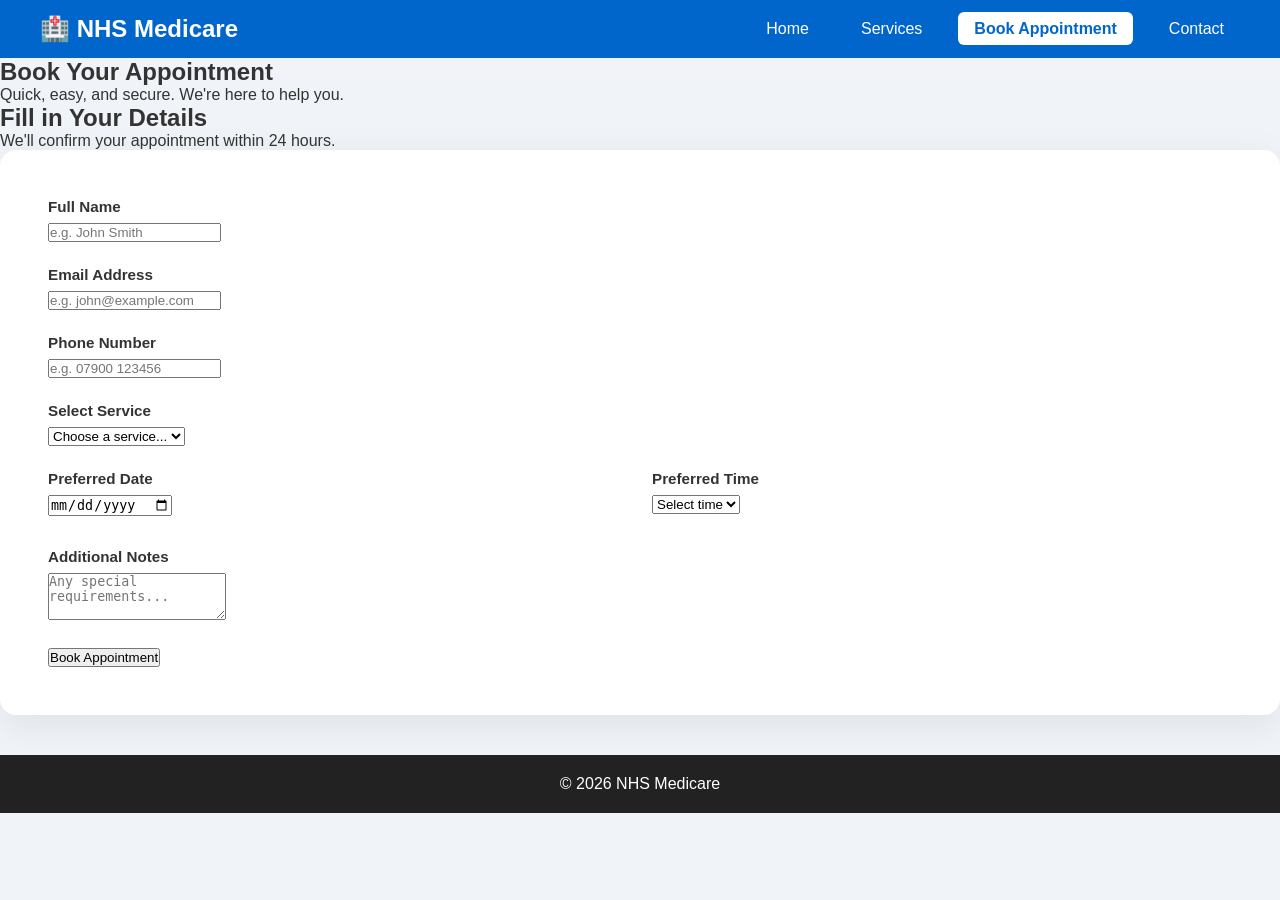
==== booking.html @ c6a1c423 "added basic booking page structuire with form" ====
<!DOCTYPE html>
<html lang="en">
<head>
    <meta charset="UTF-8">
    <meta name="viewport" content="width=device-width, initial-scale=1.0">
    <title>MediCare - Book Appointment</title>
    <link rel="stylesheet" href="css/style.css">
    <link rel="stylesheet" href="css/booking.css">
</head>
<body>
    <header>
        <nav>
            <div class="logo">🏥 NHS Medicare</div>
            <ul>
                <li><a href="index.html">Home</a></li>
                <li><a href="services.html">Services</a></li>
                <li><a href="booking.html" class="active">Book Appointment</a></li>
                <li><a href="contact.html">Contact</a></li>
            </ul>
        </nav>
    </header>

    <main>
        <section class="booking-hero">
            <div class="booking-hero-overlay">
                <h1>Book Your Appointment</h1>
                <p>Quick, easy, and secure. We're here to help you.</p>
            </div>
        </section>

        <section class="booking-section">
            <div class="booking-form-wrapper">
                <h2>Fill in Your Details</h2>
                <p class="form-subtitle">We'll confirm your appointment within 24 hours.</p>
                <form id="bookingForm">
                    <div class="form-group">
                        <label for="fullName">Full Name</label>
                        <input type="text" id="fullName" placeholder="e.g. John Smith" required>
                    </div>
                    <div class="form-group">
                        <label for="email">Email Address</label>
                        <input type="email" id="email" placeholder="e.g. john@example.com" required>
                    </div>
                    <div class="form-group">
                        <label for="phone">Phone Number</label>
                        <input type="tel" id="phone" placeholder="e.g. 07900 123456" required>
                    </div>
                    <div class="form-group">
                        <label for="service">Select Service</label>
                        <select id="service" required>
                            <option value="">Choose a service...</option>
                            <option value="GP Services">🩺 GP Services</option>
                            <option value="Dental Services">🦷 Dental Services</option>
                            <option value="Mental Health">🧠 Mental Health</option>
                            <option value="Vaccinations">💉 Vaccinations</option>
                            <option value="Eye Care">👁️ Eye Care</option>
                            <option value="Emergency">🏥 Emergency</option>
                        </select>
                    </div>
                    <div class="form-row">
                        <div class="form-group">
                            <label for="date">Preferred Date</label>
                            <input type="date" id="date" required>
                        </div>
                        <div class="form-group">
                            <label for="time">Preferred Time</label>
                            <select id="time" required>
                                <option value="">Select time</option>
                                <option value="09:00">09:00 AM</option>
                                <option value="10:00">10:00 AM</option>
                                <option value="11:00">11:00 AM</option>
                                <option value="13:00">01:00 PM</option>
                                <option value="14:00">02:00 PM</option>
                                <option value="15:00">03:00 PM</option>
                                <option value="16:00">04:00 PM</option>
                                <option value="17:00">05:00 PM</option>
                            </select>
                        </div>
                    </div>
                    <div class="form-group">
                        <label for="notes">Additional Notes</label>
                        <textarea id="notes" rows="3" placeholder="Any special requirements..."></textarea>
                    </div>
                    <button type="submit">Book Appointment</button>
                </form>
                <div id="formFeedback"></div>
            </div>
        </section>
    </main>

    <footer>
        <p>&copy; 2026 NHS Medicare</p>
    </footer>

    <script src="https://code.jquery.com/jquery-3.7.1.min.js"></script>
    <script src="js/booking.js"></script>
</body>
</html>
---- css/style.css ----
* {
    margin: 0;
    padding: 0;
    box-sizing: border-box;
}

body {
    font-family: Arial, sans-serif;
    background: #f0f4f8;
    color: #333;
}

header {
    background: #0066cc;
    padding: 15px 30px;
}

nav {
    display: flex;
    justify-content: space-between;
    align-items: center;
    max-width: 1200px;
    margin: 0 auto;
}

.logo {
    font-size: 24px;
    font-weight: bold;
    color: white;
}

nav ul {
    display: flex;
    list-style: none;
    gap: 20px;
}

nav ul li a {
    color: white;
    text-decoration: none;
    padding:8px 16px;
}
 
nav ul li a:hover {
    background: white;
    color: #0066cc;
    border-radius: 6px;
    transition: 0.3s;
}

nav ul li a.active {
    background: white;
    color: #0066cc;
    border-radius: 6px;
    font-weight: bold;
}

footer {
    background: #222;
    color: white;
    text-align: center;
    padding: 20px;
    margin-top: 40px;

}
---- css/booking.css ----
.booking-header-section {
    padding: 4rem 2rem;
    background: linear-gradient(135deg, var(--primary), var(--primary-dark));
    color: white;
    text-align: center;
}

.booking-header-container {
    max-width: 800px;
    margin: 0 auto;
}

.booking-header-section h1 {
    font-size: 2.8rem;
    margin-bottom: 0.5rem;
}

.booking-header-section h1 i {
    margin-right: 10px;
}

.booking-header-section p {
    font-size: 1.2rem;
    opacity: 0.9;
}

.booking-form-section {
    padding: 4rem 2rem;
    background: #f8faff;
}

.booking-form-container {
    max-width: 800px;
    margin: 0 auto;
}

#bookingForm {
    background: white;
    padding: 3rem;
    border-radius: 16px;
    box-shadow: 0 10px 40px rgba(0, 0, 0, 0.08);
}

.form-section-title {
    margin-bottom: 1.5rem;
    padding-bottom: 0.5rem;
    border-bottom: 2px solid var(--primary-light);
}

.form-section-title h3 {
    color: var(--text-dark);
    font-size: 1.3rem;
}

.form-section-title h3 i {
    color: var(--primary);
    margin-right: 10px;
}

.form-row {
    display: grid;
    grid-template-columns: 1fr 1fr;
    gap: 1.5rem;
    margin-bottom: 0.5rem;
}

.form-group {
    margin-bottom: 1.5rem;
}

.form-group.full-width {
    grid-column: 1 / -1;
}

.form-group label {
    display: block;
    font-weight: 600;
    margin-bottom: 0.5rem;
    font-size: 0.95rem;
    color: var(--text-dark);
}

.required {
    color: #ef4444;
}

.input-wrapper {
    position: relative;
}

.input-wrapper i {
    position: absolute;
    left: 1rem;
    top: 50%;
    transform: translateY(-50%);
    color: var(--text-gray);
    font-size: 1rem;
}

.input-wrapper textarea + i {
    top: 1.2rem;
    transform: none;
}

.input-wrapper input,
.input-wrapper select,
.input-wrapper textarea {
    width: 100%;
    padding: 0.8rem 1rem 0.8rem 3rem;
    border: 2px solid #e5e7eb;
    border-radius: 10px;
    font-size: 1rem;
    font-family: inherit;
    transition: all 0.3s ease;
    background: white;
}

.input-wrapper textarea {
    padding-top: 1rem;
    min-height: 100px;
    resize: vertical;
}

.input-wrapper input:focus,
.input-wrapper select:focus,
.input-wrapper textarea:focus {
    outline: none;
    border-color: var(--primary);
    box-shadow: 0 0 0 4px rgba(0, 102, 204, 0.1);
}

.input-wrapper input.error,
.input-wrapper select.error,
.input-wrapper textarea.error {
    border-color: #ef4444;
}

.input-wrapper input.error:focus,
.input-wrapper select.error:focus,
.input-wrapper textarea.error:focus {
    box-shadow: 0 0 0 4px rgba(239, 68, 68, 0.1);
}

.error-message {
    color: #ef4444;
    font-size: 0.85rem;
    margin-top: 0.3rem;
    display: block;
    min-height: 20px;
}

.checkbox-wrapper {
    display: flex;
    align-items: flex-start;
    gap: 12px;
    padding: 0.5rem 0;
}

.checkbox-wrapper input[type="checkbox"] {
    width: 20px;
    height: 20px;
    margin-top: 3px;
    accent-color: var(--primary);
    cursor: pointer;
    flex-shrink: 0;
}

.checkbox-wrapper label {
    font-weight: 400;
    cursor: pointer;
    font-size: 0.95rem;
    color: var(--text-gray);
}

.btn-submit {
    width: 100%;
    justify-content: center;
    padding: 1rem;
    font-size: 1.1rem;
    margin-top: 1rem;
}

.modal {
    position: fixed;
    top: 0;
    left: 0;
    width: 100%;
    height: 100%;
    background: rgba(0, 0, 0, 0.5);
    display: flex;
    align-items: center;
    justify-content: center;
    z-index: 2000;
    animation: fadeIn 0.3s ease;
}

.modal-content {
    background: white;
    padding: 3rem;
    border-radius: 16px;
    max-width: 500px;
    width: 90%;
    text-align: center;
    animation: scaleIn 0.3s ease;
}

.modal-icon {
    font-size: 4rem;
    color: var(--secondary);
    margin-bottom: 1rem;
}

.modal-content h2 {
    margin-bottom: 1rem;
    color: var(--text-dark);
}

.modal-content p {
    color: var(--text-gray);
    margin-bottom: 1.5rem;
}

.booking-summary {
    background: #f8faff;
    padding: 1.5rem;
    border-radius: 10px;
    text-align: left;
    margin-bottom: 1.5rem;
}

.booking-summary p {
    margin: 0.3rem 0;
    color: var(--text-dark);
    font-size: 0.95rem;
}

.booking-summary strong {
    color: var(--primary);
}

@keyframes fadeIn {
    from { opacity: 0; }
    to { opacity: 1; }
}

@keyframes scaleIn {
    from {
        opacity: 0;
        transform: scale(0.9);
    }
    to {
        opacity: 1;
        transform: scale(1);
    }
}

@media (max-width: 1024px) {
    .booking-header-section h1 {
        font-size: 2.3rem;
    }
    #bookingForm {
        padding: 2.5rem;
    }
}

@media (max-width: 768px) {
    .booking-header-section {
        padding: 3rem 1.5rem;
    }
    .booking-header-section h1 {
        font-size: 2rem;
    }
    .booking-header-section p {
        font-size: 1rem;
    }
    .booking-form-section {
        padding: 2rem 1rem;
    }
    #bookingForm {
        padding: 1.5rem;
    }
    .form-row {
        grid-template-columns: 1fr;
        gap: 0;
    }
    .form-group {
        margin-bottom: 1.2rem;
    }
    .form-section-title h3 {
        font-size: 1.1rem;
    }
    .input-wrapper input,
    .input-wrapper select,
    .input-wrapper textarea {
        padding: 0.7rem 1rem 0.7rem 2.8rem;
        font-size: 0.95rem;
    }
    .modal-content {
        padding: 2rem;
        margin: 1rem;
    }
    .modal-icon {
        font-size: 3rem;
    }
    .booking-summary {
        padding: 1rem;
    }
}

@media (max-width: 480px) {
    .booking-header-section h1 {
        font-size: 1.6rem;
    }
    #bookingForm {
        padding: 1rem;
    }
    .input-wrapper input,
    .input-wrapper select,
    .input-wrapper textarea {
        padding: 0.6rem 1rem 0.6rem 2.5rem;
        font-size: 0.9rem;
    }
    .modal-content {
        padding: 1.5rem;
    }
    .modal-icon {
        font-size: 2.5rem;
    }
}
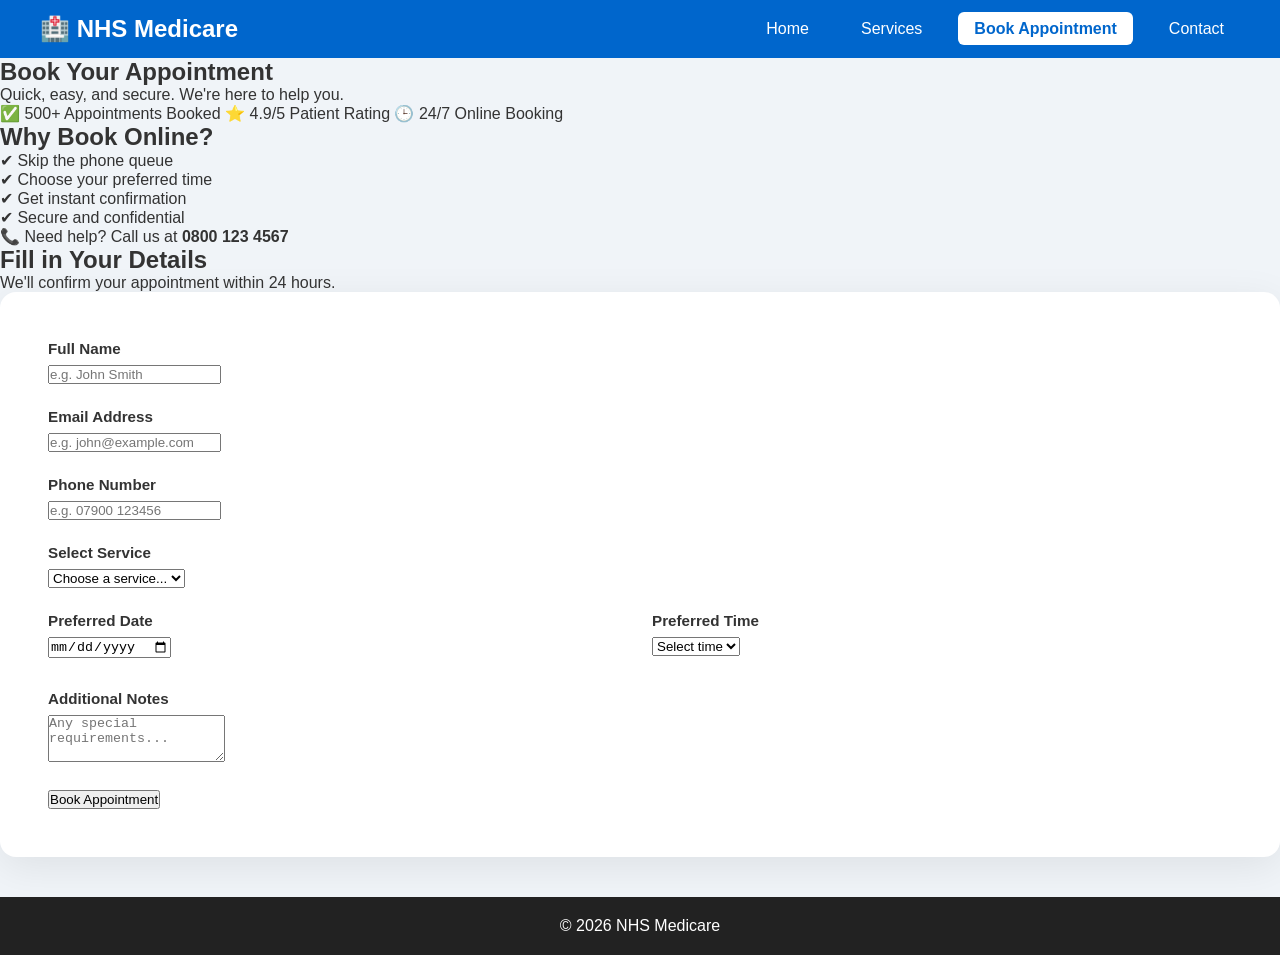
==== commit 720d8e2c: "added hero stats and booking info sidebar" ====
--- a/booking.html
+++ b/booking.html
@@ -25,65 +25,87 @@
             <div class="booking-hero-overlay">
                 <h1>Book Your Appointment</h1>
                 <p>Quick, easy, and secure. We're here to help you.</p>
+                <!-- NEW: Hero Stats -->
+                <div class="booking-hero-stats">
+                    <span>✅ 500+ Appointments Booked</span>
+                    <span>⭐ 4.9/5 Patient Rating</span>
+                    <span>🕒 24/7 Online Booking</span>
+                </div>
             </div>
         </section>
 
         <section class="booking-section">
-            <div class="booking-form-wrapper">
-                <h2>Fill in Your Details</h2>
-                <p class="form-subtitle">We'll confirm your appointment within 24 hours.</p>
-                <form id="bookingForm">
-                    <div class="form-group">
-                        <label for="fullName">Full Name</label>
-                        <input type="text" id="fullName" placeholder="e.g. John Smith" required>
+            <div class="booking-container">
+                <!-- NEW: Booking Info Sidebar -->
+                <div class="booking-info">
+                    <h2>Why Book Online?</h2>
+                    <ul>
+                        <li>✔ Skip the phone queue</li>
+                        <li>✔ Choose your preferred time</li>
+                        <li>✔ Get instant confirmation</li>
+                        <li>✔ Secure and confidential</li>
+                    </ul>
+                    <div class="booking-info-card">
+                        <p>📞 Need help? Call us at <strong>0800 123 4567</strong></p>
                     </div>
-                    <div class="form-group">
-                        <label for="email">Email Address</label>
-                        <input type="email" id="email" placeholder="e.g. john@example.com" required>
-                    </div>
-                    <div class="form-group">
-                        <label for="phone">Phone Number</label>
-                        <input type="tel" id="phone" placeholder="e.g. 07900 123456" required>
-                    </div>
-                    <div class="form-group">
-                        <label for="service">Select Service</label>
-                        <select id="service" required>
-                            <option value="">Choose a service...</option>
-                            <option value="GP Services">🩺 GP Services</option>
-                            <option value="Dental Services">🦷 Dental Services</option>
-                            <option value="Mental Health">🧠 Mental Health</option>
-                            <option value="Vaccinations">💉 Vaccinations</option>
-                            <option value="Eye Care">👁️ Eye Care</option>
-                            <option value="Emergency">🏥 Emergency</option>
-                        </select>
-                    </div>
-                    <div class="form-row">
+                </div>
+
+                <div class="booking-form-wrapper">
+                    <h2>Fill in Your Details</h2>
+                    <p class="form-subtitle">We'll confirm your appointment within 24 hours.</p>
+                    <form id="bookingForm">
                         <div class="form-group">
-                            <label for="date">Preferred Date</label>
-                            <input type="date" id="date" required>
+                            <label for="fullName">Full Name</label>
+                            <input type="text" id="fullName" placeholder="e.g. John Smith" required>
                         </div>
                         <div class="form-group">
-                            <label for="time">Preferred Time</label>
-                            <select id="time" required>
-                                <option value="">Select time</option>
-                                <option value="09:00">09:00 AM</option>
-                                <option value="10:00">10:00 AM</option>
-                                <option value="11:00">11:00 AM</option>
-                                <option value="13:00">01:00 PM</option>
-                                <option value="14:00">02:00 PM</option>
-                                <option value="15:00">03:00 PM</option>
-                                <option value="16:00">04:00 PM</option>
-                                <option value="17:00">05:00 PM</option>
+                            <label for="email">Email Address</label>
+                            <input type="email" id="email" placeholder="e.g. john@example.com" required>
+                        </div>
+                        <div class="form-group">
+                            <label for="phone">Phone Number</label>
+                            <input type="tel" id="phone" placeholder="e.g. 07900 123456" required>
+                        </div>
+                        <div class="form-group">
+                            <label for="service">Select Service</label>
+                            <select id="service" required>
+                                <option value="">Choose a service...</option>
+                                <option value="GP Services">🩺 GP Services</option>
+                                <option value="Dental Services">🦷 Dental Services</option>
+                                <option value="Mental Health">🧠 Mental Health</option>
+                                <option value="Vaccinations">💉 Vaccinations</option>
+                                <option value="Eye Care">👁️ Eye Care</option>
+                                <option value="Emergency">🏥 Emergency</option>
                             </select>
                         </div>
-                    </div>
-                    <div class="form-group">
-                        <label for="notes">Additional Notes</label>
-                        <textarea id="notes" rows="3" placeholder="Any special requirements..."></textarea>
-                    </div>
-                    <button type="submit">Book Appointment</button>
-                </form>
-                <div id="formFeedback"></div>
+                        <div class="form-row">
+                            <div class="form-group">
+                                <label for="date">Preferred Date</label>
+                                <input type="date" id="date" required>
+                            </div>
+                            <div class="form-group">
+                                <label for="time">Preferred Time</label>
+                                <select id="time" required>
+                                    <option value="">Select time</option>
+                                    <option value="09:00">09:00 AM</option>
+                                    <option value="10:00">10:00 AM</option>
+                                    <option value="11:00">11:00 AM</option>
+                                    <option value="13:00">01:00 PM</option>
+                                    <option value="14:00">02:00 PM</option>
+                                    <option value="15:00">03:00 PM</option>
+                                    <option value="16:00">04:00 PM</option>
+                                    <option value="17:00">05:00 PM</option>
+                                </select>
+                            </div>
+                        </div>
+                        <div class="form-group">
+                            <label for="notes">Additional Notes</label>
+                            <textarea id="notes" rows="3" placeholder="Any special requirements..."></textarea>
+                        </div>
+                        <button type="submit">Book Appointment</button>
+                    </form>
+                    <div id="formFeedback"></div>
+                </div>
             </div>
         </section>
     </main>
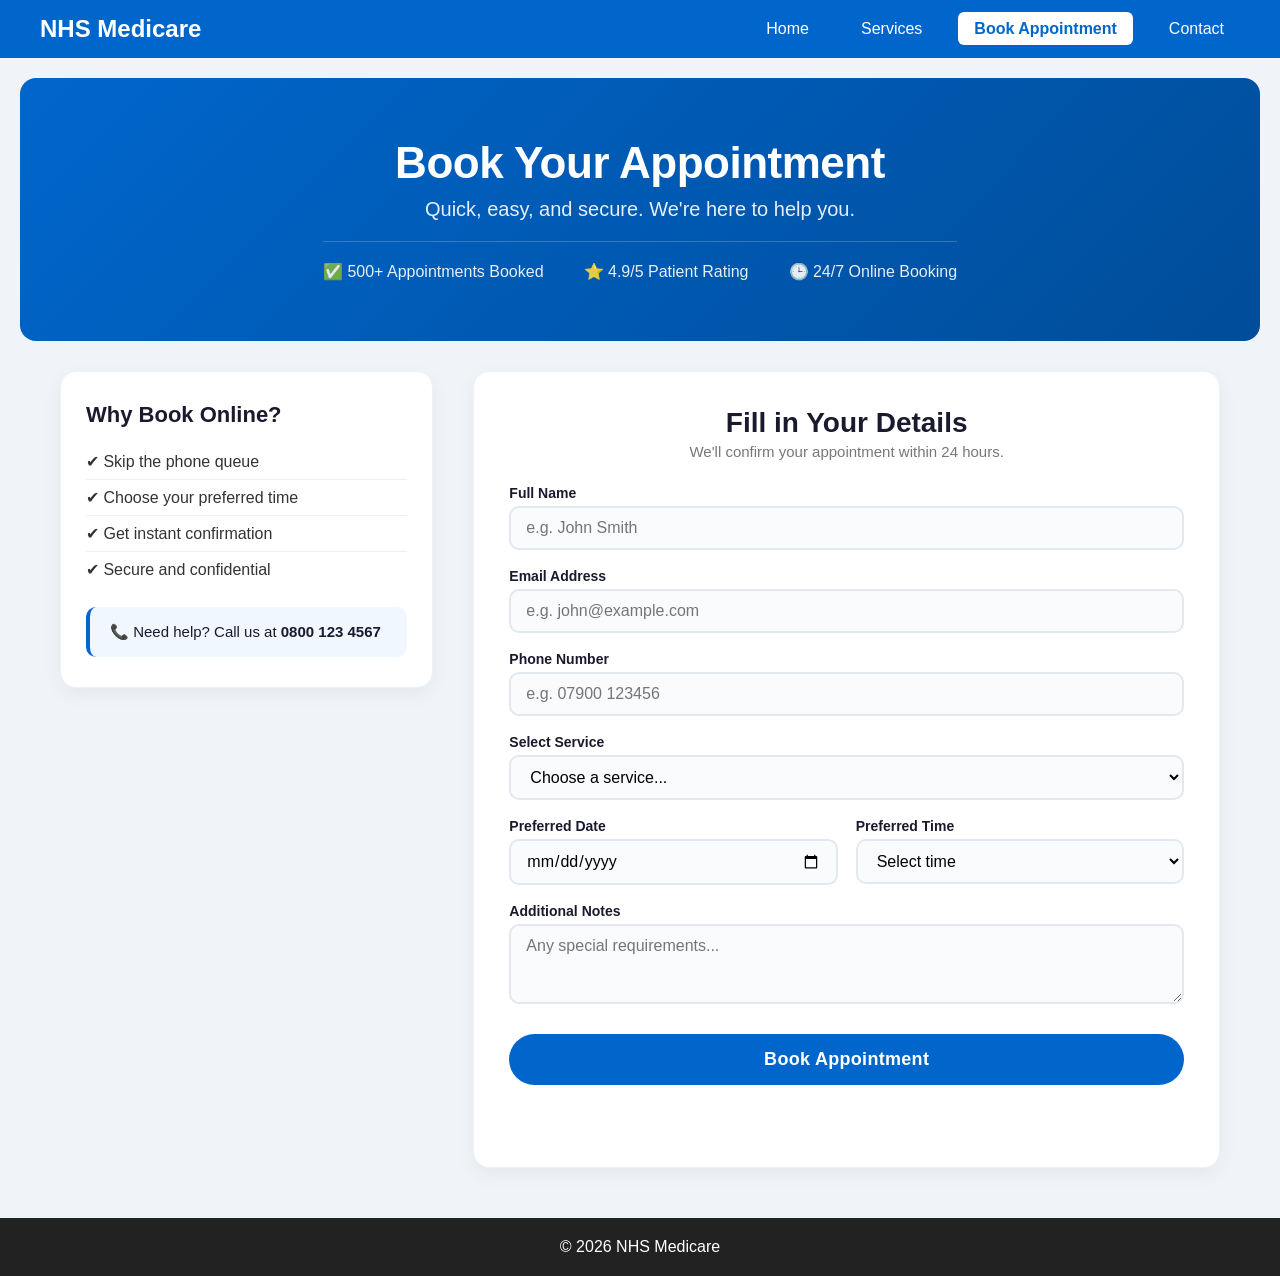
==== commit ccbea95b: "Added basic booking page structure with form" ====
--- a/booking.html
+++ b/booking.html
@@ -10,7 +10,7 @@
 <body>
     <header>
         <nav>
-            <div class="logo">🏥 NHS Medicare</div>
+            <div class="logo">NHS Medicare</div>
             <ul>
                 <li><a href="index.html">Home</a></li>
                 <li><a href="services.html">Services</a></li>
@@ -25,7 +25,6 @@
             <div class="booking-hero-overlay">
                 <h1>Book Your Appointment</h1>
                 <p>Quick, easy, and secure. We're here to help you.</p>
-                <!-- NEW: Hero Stats -->
                 <div class="booking-hero-stats">
                     <span>✅ 500+ Appointments Booked</span>
                     <span>⭐ 4.9/5 Patient Rating</span>
@@ -36,7 +35,6 @@
 
         <section class="booking-section">
             <div class="booking-container">
-                <!-- NEW: Booking Info Sidebar -->
                 <div class="booking-info">
                     <h2>Why Book Online?</h2>
                     <ul>
--- a/css/booking.css
+++ b/css/booking.css
@@ -1,329 +1,275 @@
-.booking-header-section {
-    padding: 4rem 2rem;
-    background: linear-gradient(135deg, var(--primary), var(--primary-dark));
+.booking-hero {
+    background: linear-gradient(135deg, #0066cc, #004d99);
+    padding: 60px 20px;
+    text-align: center;
     color: white;
-    text-align: center;
-}
-
-.booking-header-container {
-    max-width: 800px;
-    margin: 0 auto;
-}
-
-.booking-header-section h1 {
-    font-size: 2.8rem;
-    margin-bottom: 0.5rem;
-}
-
-.booking-header-section h1 i {
-    margin-right: 10px;
-}
-
-.booking-header-section p {
-    font-size: 1.2rem;
+    border-radius: 16px;
+    margin: 20px 20px 30px 20px;
+    min-height: 260px;
+    display: flex;
+    align-items: center;
+    justify-content: center;
+}
+
+.booking-hero-overlay {
+    max-width: 900px;
+    animation: fadeInUp 1s ease forwards;
+}
+
+.booking-hero-overlay h1 {
+    font-size: 44px;
+    font-weight: 700;
+    margin-bottom: 10px;
+    letter-spacing: -0.5px;
+}
+
+.booking-hero-overlay p {
+    font-size: 20px;
+    font-weight: 300;
     opacity: 0.9;
-}
-
-.booking-form-section {
-    padding: 4rem 2rem;
-    background: #f8faff;
-}
-
-.booking-form-container {
-    max-width: 800px;
-    margin: 0 auto;
-}
-
-#bookingForm {
+    margin-bottom: 20px;
+}
+
+.booking-hero-stats {
+    display: flex;
+    justify-content: center;
+    gap: 40px;
+    flex-wrap: wrap;
+    border-top: 1px solid rgba(255, 255, 255, 0.2);
+    padding-top: 20px;
+}
+
+.booking-hero-stats span {
+    font-size: 16px;
+    font-weight: 300;
+    opacity: 0.9;
+}
+
+@keyframes fadeInUp {
+    from {
+        opacity: 0;
+        transform: translateY(30px);
+    }
+    to {
+        opacity: 1;
+        transform: translateY(0);
+    }
+}
+
+.booking-section {
+    max-width: 1200px;
+    margin: 0 auto 50px auto;
+    padding: 0 20px;
+}
+
+.booking-container {
+    display: grid;
+    grid-template-columns: 1fr 2fr;
+    gap: 40px;
+    align-items: start;
+}
+
+.booking-info {
     background: white;
-    padding: 3rem;
+    padding: 30px 25px;
     border-radius: 16px;
-    box-shadow: 0 10px 40px rgba(0, 0, 0, 0.08);
-}
-
-.form-section-title {
-    margin-bottom: 1.5rem;
-    padding-bottom: 0.5rem;
-    border-bottom: 2px solid var(--primary-light);
-}
-
-.form-section-title h3 {
-    color: var(--text-dark);
-    font-size: 1.3rem;
-}
-
-.form-section-title h3 i {
-    color: var(--primary);
-    margin-right: 10px;
+    box-shadow: 0 6px 20px rgba(0, 0, 0, 0.05);
+    border: 1px solid #edf2f7;
+    text-align: left;
+}
+
+.booking-info h2 {
+    font-size: 22px;
+    color: #1a1a2e;
+    margin-bottom: 16px;
+    font-weight: 700;
+}
+
+.booking-info ul {
+    list-style: none;
+    padding: 0;
+    margin-bottom: 20px;
+}
+
+.booking-info ul li {
+    padding: 8px 0;
+    font-size: 16px;
+    color: #333;
+    border-bottom: 1px solid #f0f0f0;
+}
+
+.booking-info ul li:last-child {
+    border-bottom: none;
+}
+
+.booking-info-card {
+    background: #f0f7ff;
+    padding: 16px 20px;
+    border-radius: 10px;
+    border-left: 4px solid #0066cc;
+    margin-top: 10px;
+}
+
+.booking-info-card p {
+    font-size: 15px;
+    color: #1a1a2e;
+    margin: 0;
+}
+
+.booking-form-wrapper {
+    background: white;
+    padding: 35px 35px 40px 35px;
+    border-radius: 16px;
+    box-shadow: 0 6px 20px rgba(0, 0, 0, 0.05);
+    border: 1px solid #edf2f7;
+    text-align: left;
+}
+
+.booking-form-wrapper h2 {
+    font-size: 28px;
+    color: #1a1a2e;
+    margin-bottom: 4px;
+    font-weight: 700;
+    text-align: center;
+}
+
+.form-subtitle {
+    text-align: center;
+    font-size: 15px;
+    color: #777;
+    margin-bottom: 25px;
+}
+
+.form-group {
+    margin-bottom: 18px;
+}
+
+.form-group label {
+    display: block;
+    font-weight: 600;
+    color: #1a1a2e;
+    margin-bottom: 5px;
+    font-size: 14px;
+}
+
+.form-group input,
+.form-group select,
+.form-group textarea {
+    width: 100%;
+    padding: 11px 15px;
+    border: 2px solid #e2e8f0;
+    border-radius: 10px;
+    font-size: 16px;
+    transition: all 0.3s ease;
+    font-family: inherit;
+    background: #fafbfc;
+}
+
+.form-group input:focus,
+.form-group select:focus,
+.form-group textarea:focus {
+    border-color: #0066cc;
+    outline: none;
+    box-shadow: 0 0 0 4px rgba(0, 102, 204, 0.1);
+    background: white;
+    transform: scale(1.01);
 }
 
 .form-row {
     display: grid;
     grid-template-columns: 1fr 1fr;
-    gap: 1.5rem;
-    margin-bottom: 0.5rem;
-}
-
-.form-group {
-    margin-bottom: 1.5rem;
-}
-
-.form-group.full-width {
-    grid-column: 1 / -1;
-}
-
-.form-group label {
-    display: block;
+    gap: 18px;
+}
+
+.booking-form-wrapper button {
+    background: #0066cc;
+    color: white;
+    padding: 15px 35px;
+    border: none;
+    border-radius: 30px;
+    font-size: 18px;
     font-weight: 600;
-    margin-bottom: 0.5rem;
-    font-size: 0.95rem;
-    color: var(--text-dark);
-}
-
-.required {
-    color: #ef4444;
-}
-
-.input-wrapper {
-    position: relative;
-}
-
-.input-wrapper i {
-    position: absolute;
-    left: 1rem;
-    top: 50%;
-    transform: translateY(-50%);
-    color: var(--text-gray);
-    font-size: 1rem;
-}
-
-.input-wrapper textarea + i {
-    top: 1.2rem;
-    transform: none;
-}
-
-.input-wrapper input,
-.input-wrapper select,
-.input-wrapper textarea {
+    cursor: pointer;
+    transition: all 0.3s ease;
     width: 100%;
-    padding: 0.8rem 1rem 0.8rem 3rem;
-    border: 2px solid #e5e7eb;
+    margin-top: 8px;
+    letter-spacing: 0.3px;
+}
+
+.booking-form-wrapper button:hover {
+    background: #004d99;
+    transform: scale(1.02);
+    box-shadow: 0 8px 30px rgba(0, 102, 204, 0.3);
+}
+
+#formFeedback {
+    margin-top: 18px;
+    padding: 12px;
     border-radius: 10px;
-    font-size: 1rem;
-    font-family: inherit;
-    transition: all 0.3s ease;
-    background: white;
-}
-
-.input-wrapper textarea {
-    padding-top: 1rem;
-    min-height: 100px;
-    resize: vertical;
-}
-
-.input-wrapper input:focus,
-.input-wrapper select:focus,
-.input-wrapper textarea:focus {
-    outline: none;
-    border-color: var(--primary);
-    box-shadow: 0 0 0 4px rgba(0, 102, 204, 0.1);
-}
-
-.input-wrapper input.error,
-.input-wrapper select.error,
-.input-wrapper textarea.error {
-    border-color: #ef4444;
-}
-
-.input-wrapper input.error:focus,
-.input-wrapper select.error:focus,
-.input-wrapper textarea.error:focus {
-    box-shadow: 0 0 0 4px rgba(239, 68, 68, 0.1);
-}
-
-.error-message {
-    color: #ef4444;
-    font-size: 0.85rem;
-    margin-top: 0.3rem;
-    display: block;
-    min-height: 20px;
-}
-
-.checkbox-wrapper {
-    display: flex;
-    align-items: flex-start;
-    gap: 12px;
-    padding: 0.5rem 0;
-}
-
-.checkbox-wrapper input[type="checkbox"] {
-    width: 20px;
-    height: 20px;
-    margin-top: 3px;
-    accent-color: var(--primary);
-    cursor: pointer;
-    flex-shrink: 0;
-}
-
-.checkbox-wrapper label {
-    font-weight: 400;
-    cursor: pointer;
-    font-size: 0.95rem;
-    color: var(--text-gray);
-}
-
-.btn-submit {
-    width: 100%;
-    justify-content: center;
-    padding: 1rem;
-    font-size: 1.1rem;
-    margin-top: 1rem;
-}
-
-.modal {
-    position: fixed;
-    top: 0;
-    left: 0;
-    width: 100%;
-    height: 100%;
-    background: rgba(0, 0, 0, 0.5);
-    display: flex;
-    align-items: center;
-    justify-content: center;
-    z-index: 2000;
-    animation: fadeIn 0.3s ease;
-}
-
-.modal-content {
-    background: white;
-    padding: 3rem;
-    border-radius: 16px;
-    max-width: 500px;
-    width: 90%;
-    text-align: center;
-    animation: scaleIn 0.3s ease;
-}
-
-.modal-icon {
-    font-size: 4rem;
-    color: var(--secondary);
-    margin-bottom: 1rem;
-}
-
-.modal-content h2 {
-    margin-bottom: 1rem;
-    color: var(--text-dark);
-}
-
-.modal-content p {
-    color: var(--text-gray);
-    margin-bottom: 1.5rem;
-}
-
-.booking-summary {
-    background: #f8faff;
-    padding: 1.5rem;
-    border-radius: 10px;
-    text-align: left;
-    margin-bottom: 1.5rem;
-}
-
-.booking-summary p {
-    margin: 0.3rem 0;
-    color: var(--text-dark);
-    font-size: 0.95rem;
-}
-
-.booking-summary strong {
-    color: var(--primary);
-}
-
-@keyframes fadeIn {
-    from { opacity: 0; }
-    to { opacity: 1; }
-}
-
-@keyframes scaleIn {
+    text-align: center;
+    font-weight: 500;
+    animation: slideIn 0.5s ease forwards;
+}
+
+@keyframes slideIn {
     from {
         opacity: 0;
-        transform: scale(0.9);
+        transform: translateY(-10px);
     }
     to {
         opacity: 1;
-        transform: scale(1);
-    }
-}
-
-@media (max-width: 1024px) {
-    .booking-header-section h1 {
-        font-size: 2.3rem;
-    }
-    #bookingForm {
-        padding: 2.5rem;
-    }
+        transform: translateY(0);
+    }
+}
+
+.success {
+    background: #e6f7e6;
+    color: #1a7a1a;
+    border: 1px solid #b3e0b3;
+}
+
+.error {
+    background: #fde8e8;
+    color: #a11a1a;
+    border: 1px solid #f5c6cb;
 }
 
 @media (max-width: 768px) {
-    .booking-header-section {
-        padding: 3rem 1.5rem;
-    }
-    .booking-header-section h1 {
-        font-size: 2rem;
-    }
-    .booking-header-section p {
-        font-size: 1rem;
-    }
-    .booking-form-section {
-        padding: 2rem 1rem;
-    }
-    #bookingForm {
-        padding: 1.5rem;
-    }
+    .booking-container {
+        grid-template-columns: 1fr;
+        gap: 25px;
+    }
+
+    .booking-hero-overlay h1 {
+        font-size: 30px;
+    }
+
+    .booking-hero-overlay p {
+        font-size: 17px;
+    }
+
+    .booking-hero-stats {
+        flex-direction: column;
+        gap: 8px;
+        align-items: center;
+    }
+
+    .booking-hero {
+        padding: 40px 16px;
+        min-height: 200px;
+        margin: 12px 12px 20px 12px;
+    }
+
+    .booking-form-wrapper {
+        padding: 22px 16px 28px 16px;
+    }
+
     .form-row {
         grid-template-columns: 1fr;
         gap: 0;
     }
-    .form-group {
-        margin-bottom: 1.2rem;
-    }
-    .form-section-title h3 {
-        font-size: 1.1rem;
-    }
-    .input-wrapper input,
-    .input-wrapper select,
-    .input-wrapper textarea {
-        padding: 0.7rem 1rem 0.7rem 2.8rem;
-        font-size: 0.95rem;
-    }
-    .modal-content {
-        padding: 2rem;
-        margin: 1rem;
-    }
-    .modal-icon {
-        font-size: 3rem;
-    }
-    .booking-summary {
-        padding: 1rem;
-    }
-}
-
-@media (max-width: 480px) {
-    .booking-header-section h1 {
-        font-size: 1.6rem;
-    }
-    #bookingForm {
-        padding: 1rem;
-    }
-    .input-wrapper input,
-    .input-wrapper select,
-    .input-wrapper textarea {
-        padding: 0.6rem 1rem 0.6rem 2.5rem;
-        font-size: 0.9rem;
-    }
-    .modal-content {
-        padding: 1.5rem;
-    }
-    .modal-icon {
-        font-size: 2.5rem;
+
+    .booking-info {
+        padding: 22px 18px;
     }
 }
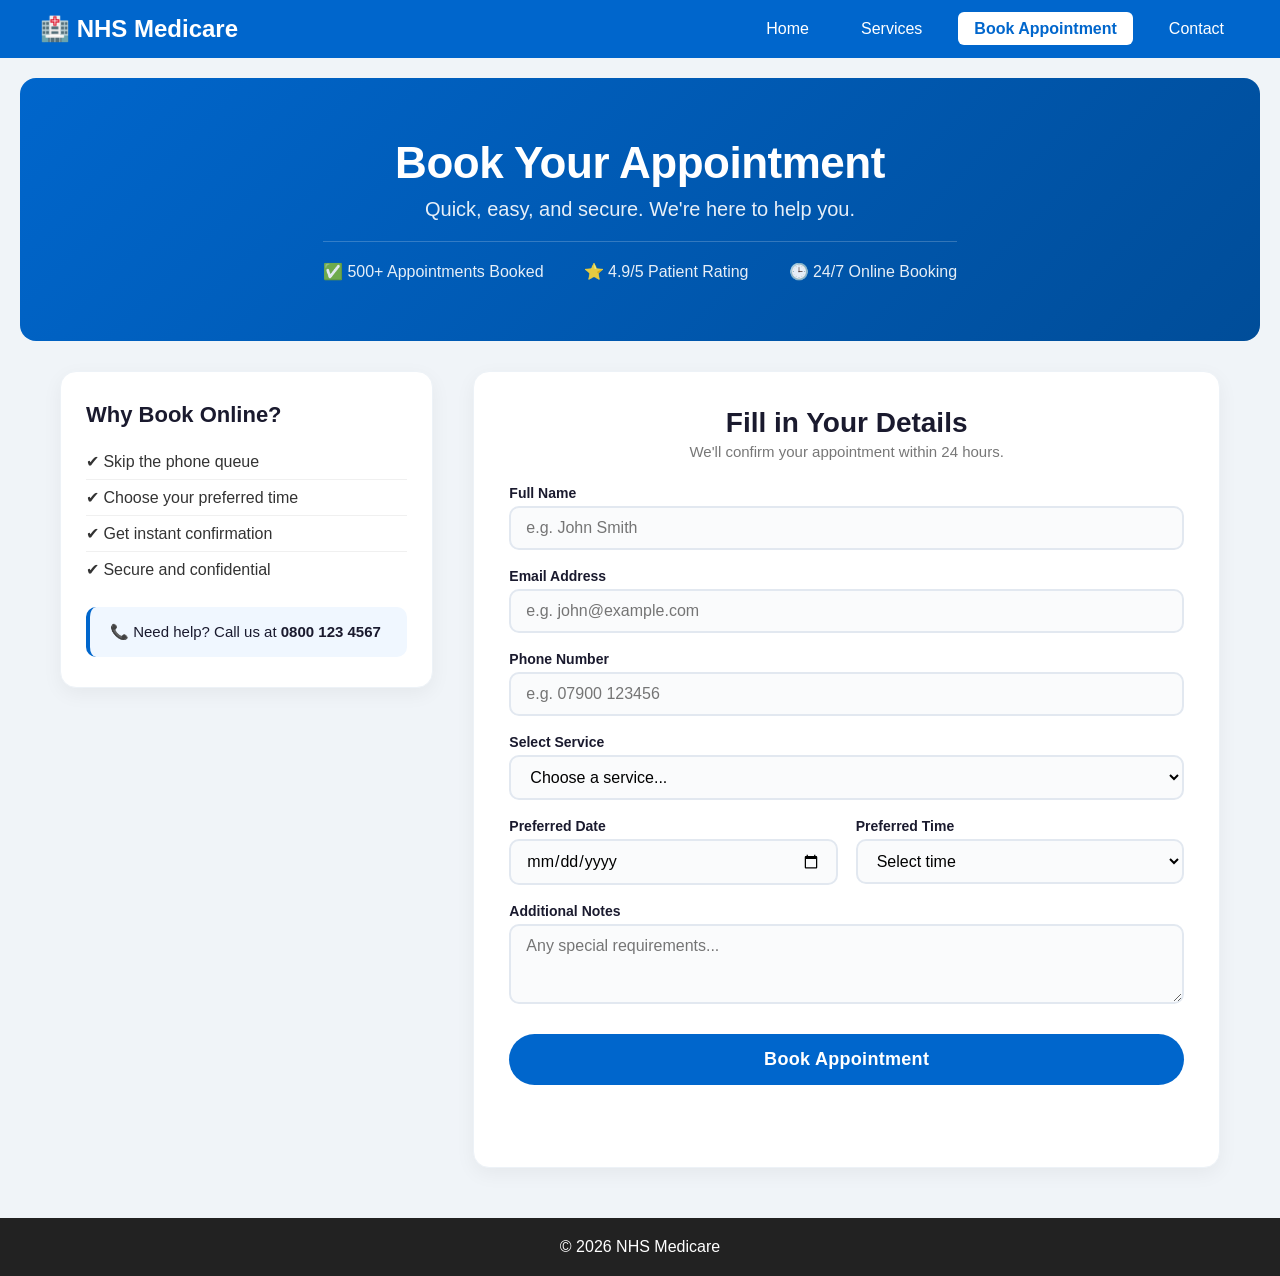
==== commit 1a16d438: "Merge pull request #3 from Sujan765/booking-page-ranjit booking page ranjit" ====
--- a/booking.html
+++ b/booking.html
@@ -10,7 +10,7 @@
 <body>
     <header>
         <nav>
-            <div class="logo">NHS Medicare</div>
+            <div class="logo">🏥 NHS Medicare</div>
             <ul>
                 <li><a href="index.html">Home</a></li>
                 <li><a href="services.html">Services</a></li>
@@ -25,6 +25,7 @@
             <div class="booking-hero-overlay">
                 <h1>Book Your Appointment</h1>
                 <p>Quick, easy, and secure. We're here to help you.</p>
+                
                 <div class="booking-hero-stats">
                     <span>✅ 500+ Appointments Booked</span>
                     <span>⭐ 4.9/5 Patient Rating</span>
@@ -35,6 +36,7 @@
 
         <section class="booking-section">
             <div class="booking-container">
+                
                 <div class="booking-info">
                     <h2>Why Book Online?</h2>
                     <ul>
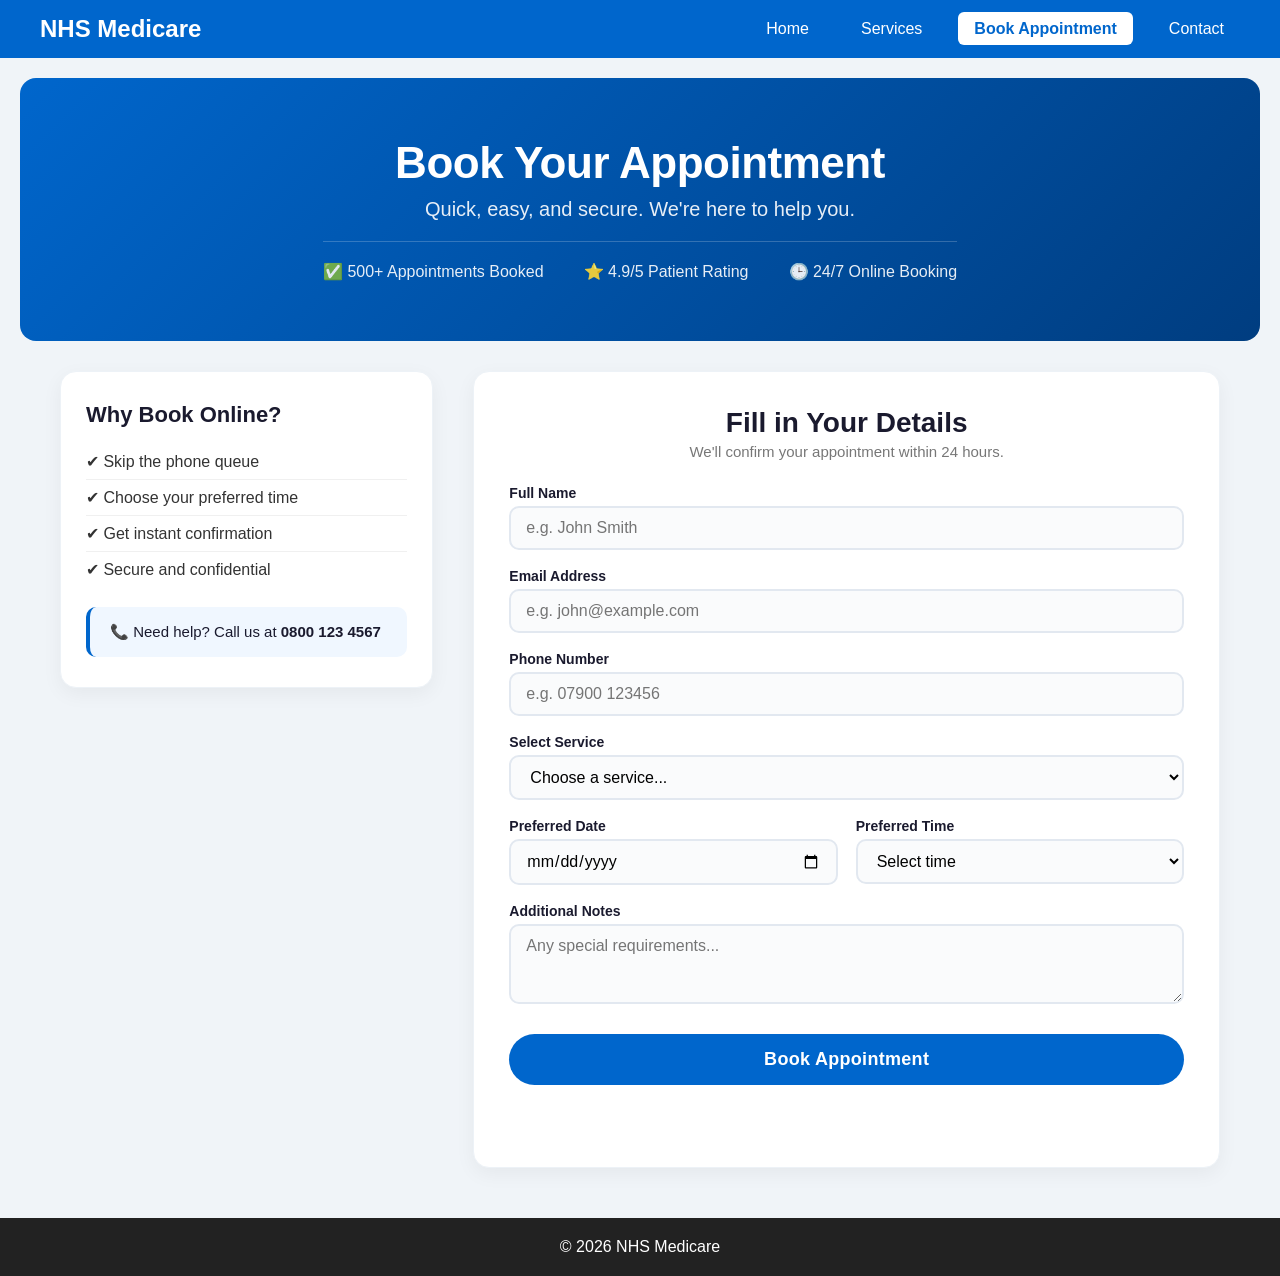
==== commit 359db2d5: "updating css file" ====
--- a/booking.html
+++ b/booking.html
@@ -10,7 +10,7 @@
 <body>
     <header>
         <nav>
-            <div class="logo">🏥 NHS Medicare</div>
+            <div class="logo">NHS Medicare</div>
             <ul>
                 <li><a href="index.html">Home</a></li>
                 <li><a href="services.html">Services</a></li>
@@ -25,7 +25,6 @@
             <div class="booking-hero-overlay">
                 <h1>Book Your Appointment</h1>
                 <p>Quick, easy, and secure. We're here to help you.</p>
-                
                 <div class="booking-hero-stats">
                     <span>✅ 500+ Appointments Booked</span>
                     <span>⭐ 4.9/5 Patient Rating</span>
@@ -36,7 +35,6 @@
 
         <section class="booking-section">
             <div class="booking-container">
-                
                 <div class="booking-info">
                     <h2>Why Book Online?</h2>
                     <ul>
--- a/css/booking.css
+++ b/css/booking.css
@@ -1,5 +1,8 @@
+/* ============================
+   BOOKING HERO SECTION
+   ============================ */
 .booking-hero {
-    background: linear-gradient(135deg, #0066cc, #004d99);
+    background: linear-gradient(135deg, #0066cc, #003d80);
     padding: 60px 20px;
     text-align: center;
     color: white;
@@ -56,6 +59,9 @@
     }
 }
 
+/* ============================
+   BOOKING SECTION
+   ============================ */
 .booking-section {
     max-width: 1200px;
     margin: 0 auto 50px auto;
@@ -69,6 +75,9 @@
     align-items: start;
 }
 
+/* ============================
+   BOOKING INFO (LEFT SIDE)
+   ============================ */
 .booking-info {
     background: white;
     padding: 30px 25px;
@@ -116,6 +125,9 @@
     margin: 0;
 }
 
+/* ============================
+   BOOKING FORM (RIGHT SIDE)
+   ============================ */
 .booking-form-wrapper {
     background: white;
     padding: 35px 35px 40px 35px;
@@ -234,6 +246,9 @@
     border: 1px solid #f5c6cb;
 }
 
+/* ============================
+   RESPONSIVE
+   ============================ */
 @media (max-width: 768px) {
     .booking-container {
         grid-template-columns: 1fr;
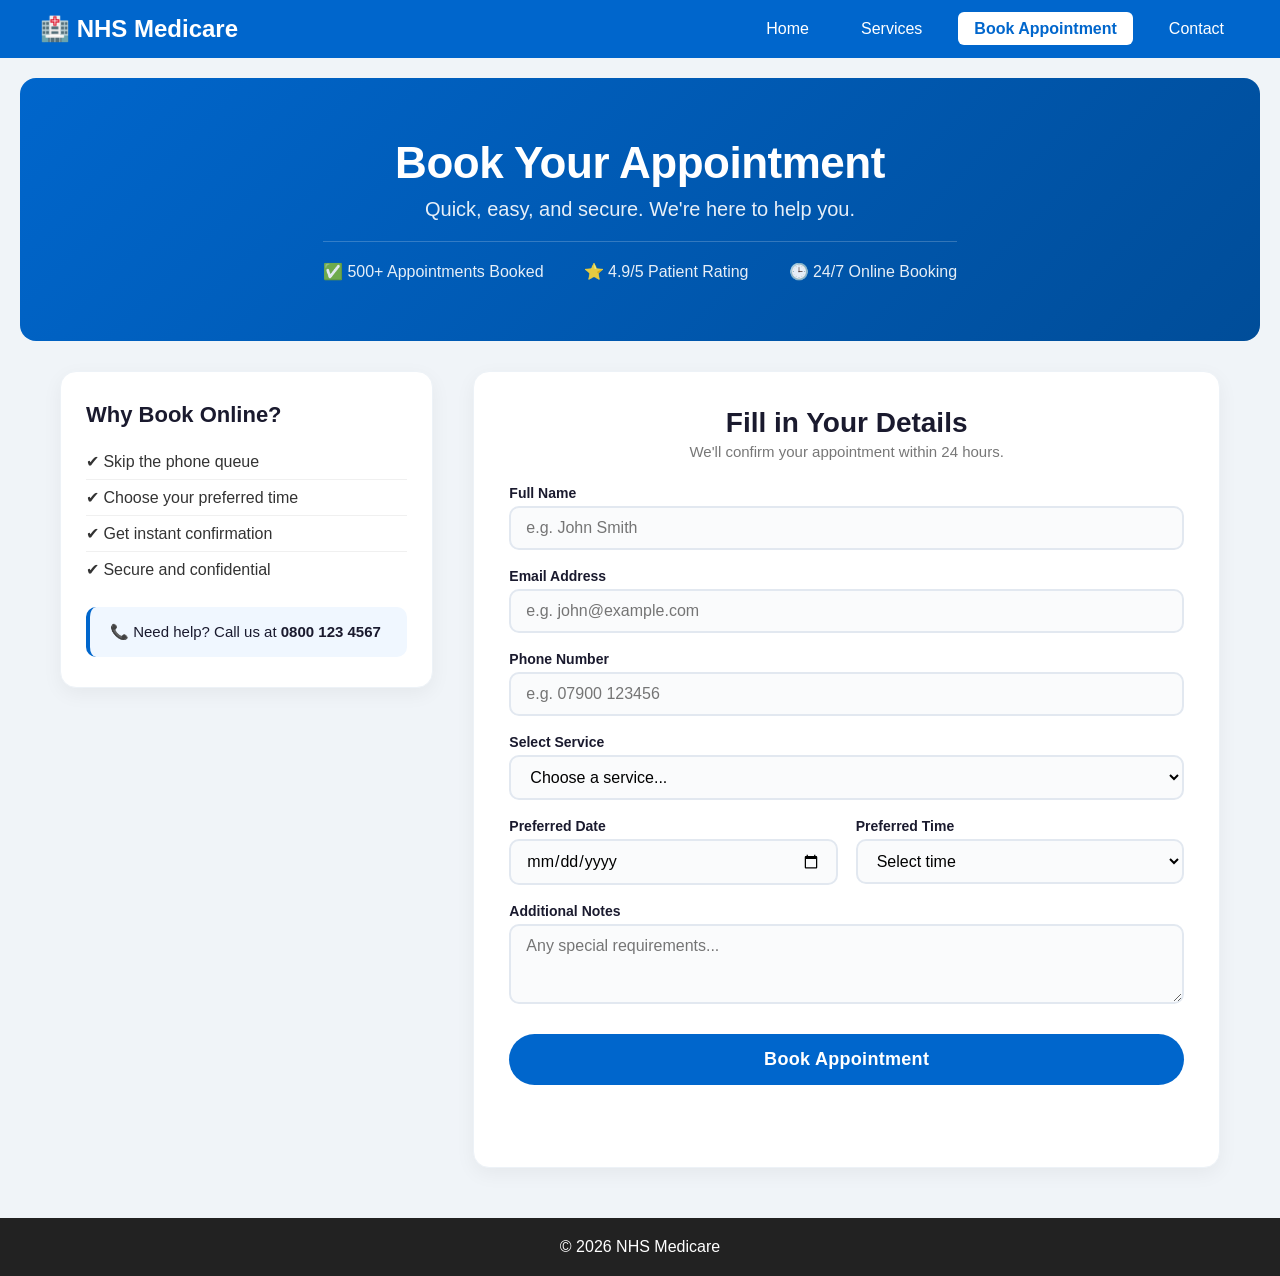
==== commit ca95119a: "Merge branch 'dev' into contact-page-Nirajan" ====
--- a/booking.html
+++ b/booking.html
@@ -10,7 +10,7 @@
 <body>
     <header>
         <nav>
-            <div class="logo">NHS Medicare</div>
+            <div class="logo">🏥 NHS Medicare</div>
             <ul>
                 <li><a href="index.html">Home</a></li>
                 <li><a href="services.html">Services</a></li>
@@ -25,6 +25,7 @@
             <div class="booking-hero-overlay">
                 <h1>Book Your Appointment</h1>
                 <p>Quick, easy, and secure. We're here to help you.</p>
+                
                 <div class="booking-hero-stats">
                     <span>✅ 500+ Appointments Booked</span>
                     <span>⭐ 4.9/5 Patient Rating</span>
@@ -35,6 +36,7 @@
 
         <section class="booking-section">
             <div class="booking-container">
+                
                 <div class="booking-info">
                     <h2>Why Book Online?</h2>
                     <ul>
--- a/css/booking.css
+++ b/css/booking.css
@@ -1,8 +1,5 @@
-/* ============================
-   BOOKING HERO SECTION
-   ============================ */
 .booking-hero {
-    background: linear-gradient(135deg, #0066cc, #003d80);
+    background: linear-gradient(135deg, #0066cc, #004d99);
     padding: 60px 20px;
     text-align: center;
     color: white;
@@ -59,9 +56,6 @@
     }
 }
 
-/* ============================
-   BOOKING SECTION
-   ============================ */
 .booking-section {
     max-width: 1200px;
     margin: 0 auto 50px auto;
@@ -75,9 +69,6 @@
     align-items: start;
 }
 
-/* ============================
-   BOOKING INFO (LEFT SIDE)
-   ============================ */
 .booking-info {
     background: white;
     padding: 30px 25px;
@@ -125,9 +116,6 @@
     margin: 0;
 }
 
-/* ============================
-   BOOKING FORM (RIGHT SIDE)
-   ============================ */
 .booking-form-wrapper {
     background: white;
     padding: 35px 35px 40px 35px;
@@ -246,9 +234,6 @@
     border: 1px solid #f5c6cb;
 }
 
-/* ============================
-   RESPONSIVE
-   ============================ */
 @media (max-width: 768px) {
     .booking-container {
         grid-template-columns: 1fr;
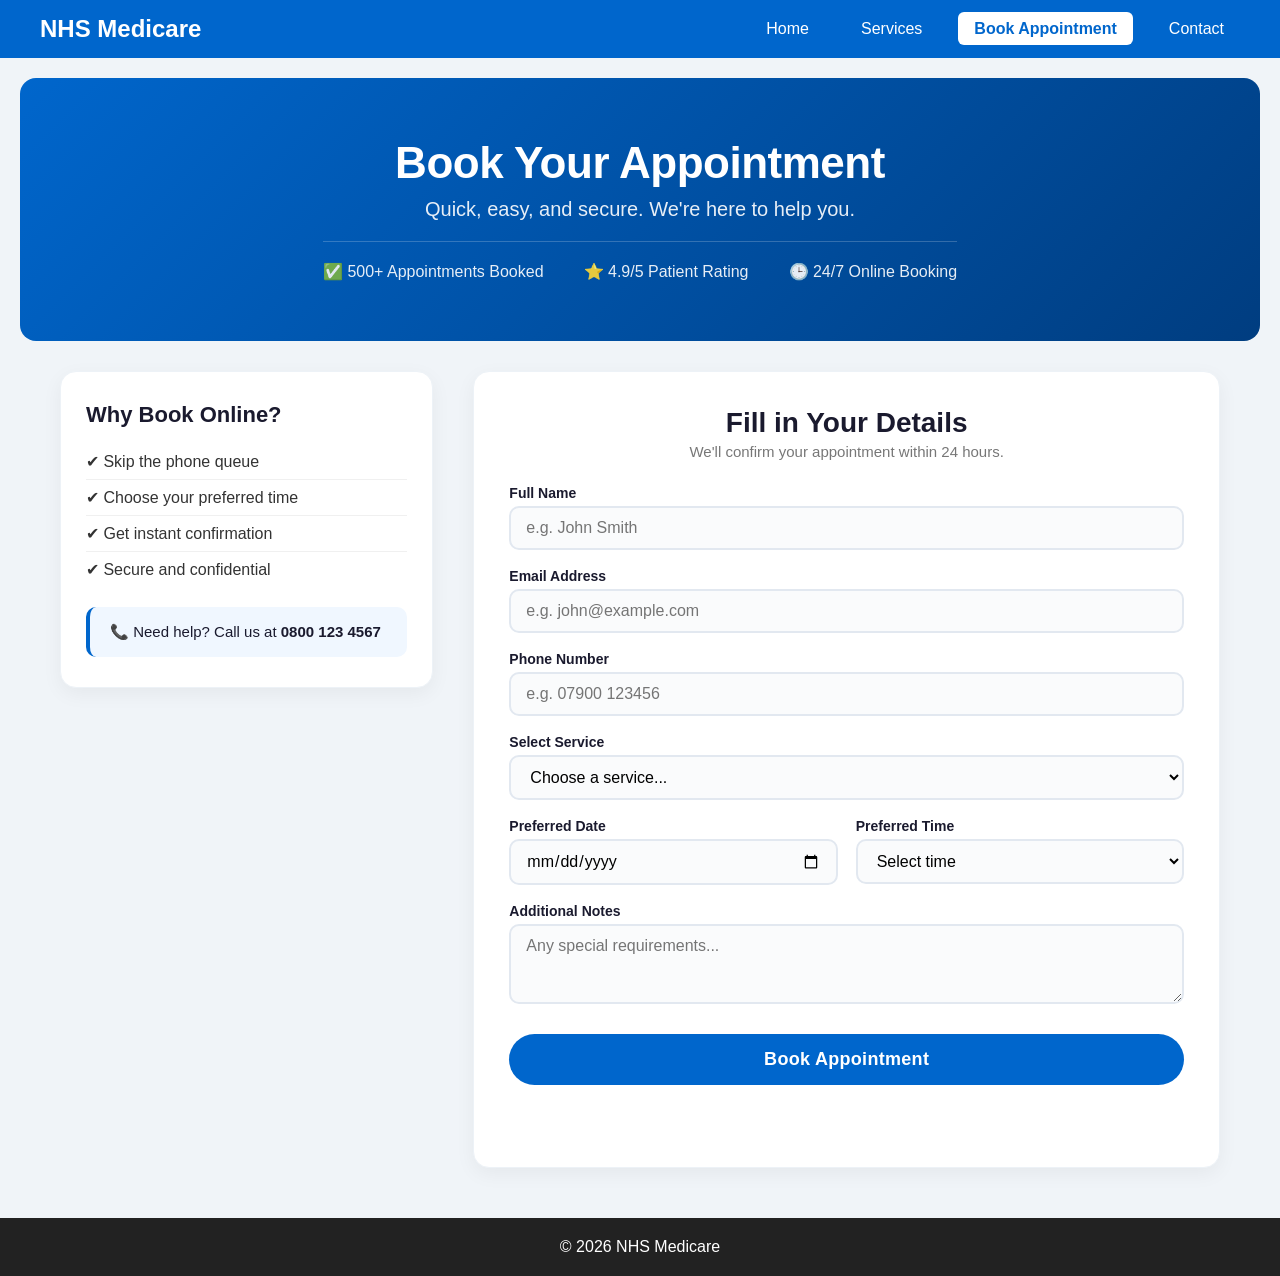
==== commit c34490db: "Merge branch 'dev'" ====
--- a/booking.html
+++ b/booking.html
@@ -10,7 +10,7 @@
 <body>
     <header>
         <nav>
-            <div class="logo">🏥 NHS Medicare</div>
+            <div class="logo">NHS Medicare</div>
             <ul>
                 <li><a href="index.html">Home</a></li>
                 <li><a href="services.html">Services</a></li>
@@ -25,7 +25,6 @@
             <div class="booking-hero-overlay">
                 <h1>Book Your Appointment</h1>
                 <p>Quick, easy, and secure. We're here to help you.</p>
-                
                 <div class="booking-hero-stats">
                     <span>✅ 500+ Appointments Booked</span>
                     <span>⭐ 4.9/5 Patient Rating</span>
@@ -36,7 +35,6 @@
 
         <section class="booking-section">
             <div class="booking-container">
-                
                 <div class="booking-info">
                     <h2>Why Book Online?</h2>
                     <ul>
--- a/css/booking.css
+++ b/css/booking.css
@@ -1,5 +1,8 @@
+/* ============================
+   BOOKING HERO SECTION
+   ============================ */
 .booking-hero {
-    background: linear-gradient(135deg, #0066cc, #004d99);
+    background: linear-gradient(135deg, #0066cc, #003d80);
     padding: 60px 20px;
     text-align: center;
     color: white;
@@ -56,6 +59,9 @@
     }
 }
 
+/* ============================
+   BOOKING SECTION
+   ============================ */
 .booking-section {
     max-width: 1200px;
     margin: 0 auto 50px auto;
@@ -69,6 +75,9 @@
     align-items: start;
 }
 
+/* ============================
+   BOOKING INFO (LEFT SIDE)
+   ============================ */
 .booking-info {
     background: white;
     padding: 30px 25px;
@@ -116,6 +125,9 @@
     margin: 0;
 }
 
+/* ============================
+   BOOKING FORM (RIGHT SIDE)
+   ============================ */
 .booking-form-wrapper {
     background: white;
     padding: 35px 35px 40px 35px;
@@ -234,6 +246,9 @@
     border: 1px solid #f5c6cb;
 }
 
+/* ============================
+   RESPONSIVE
+   ============================ */
 @media (max-width: 768px) {
     .booking-container {
         grid-template-columns: 1fr;
